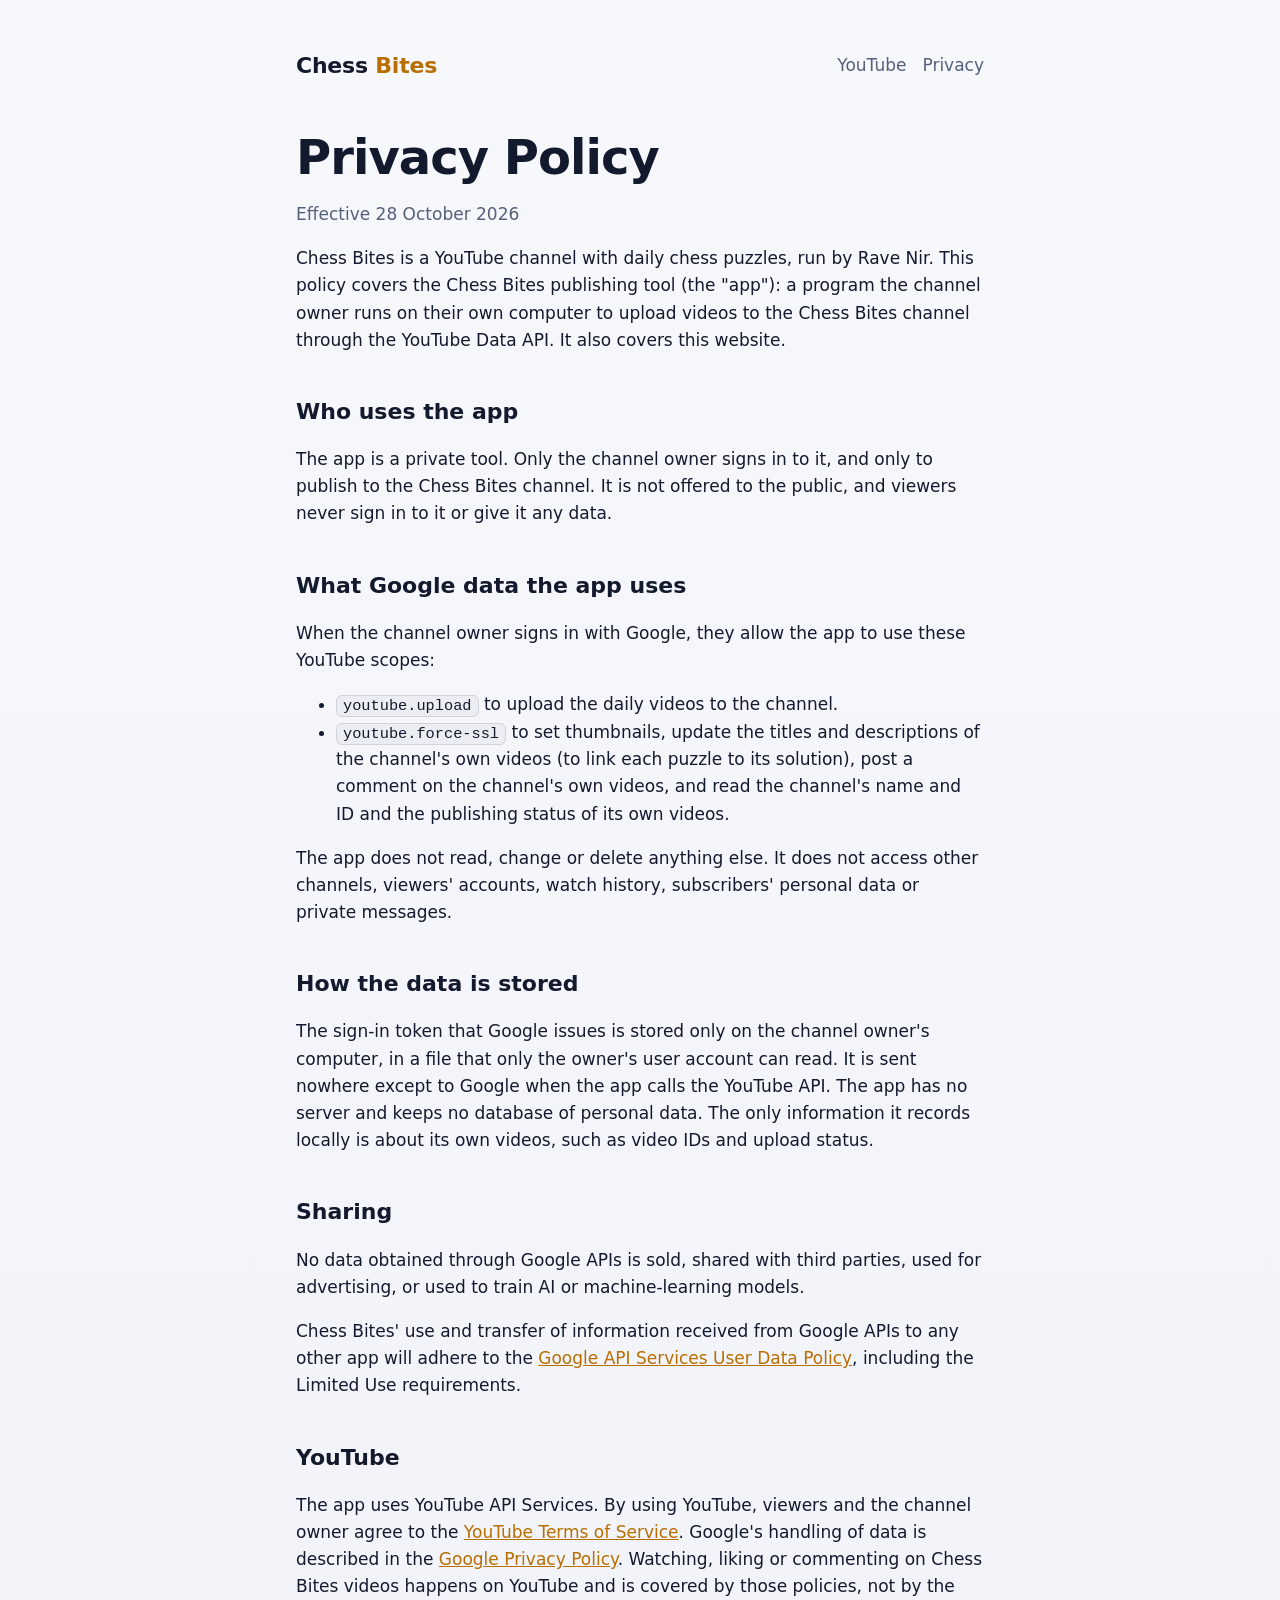
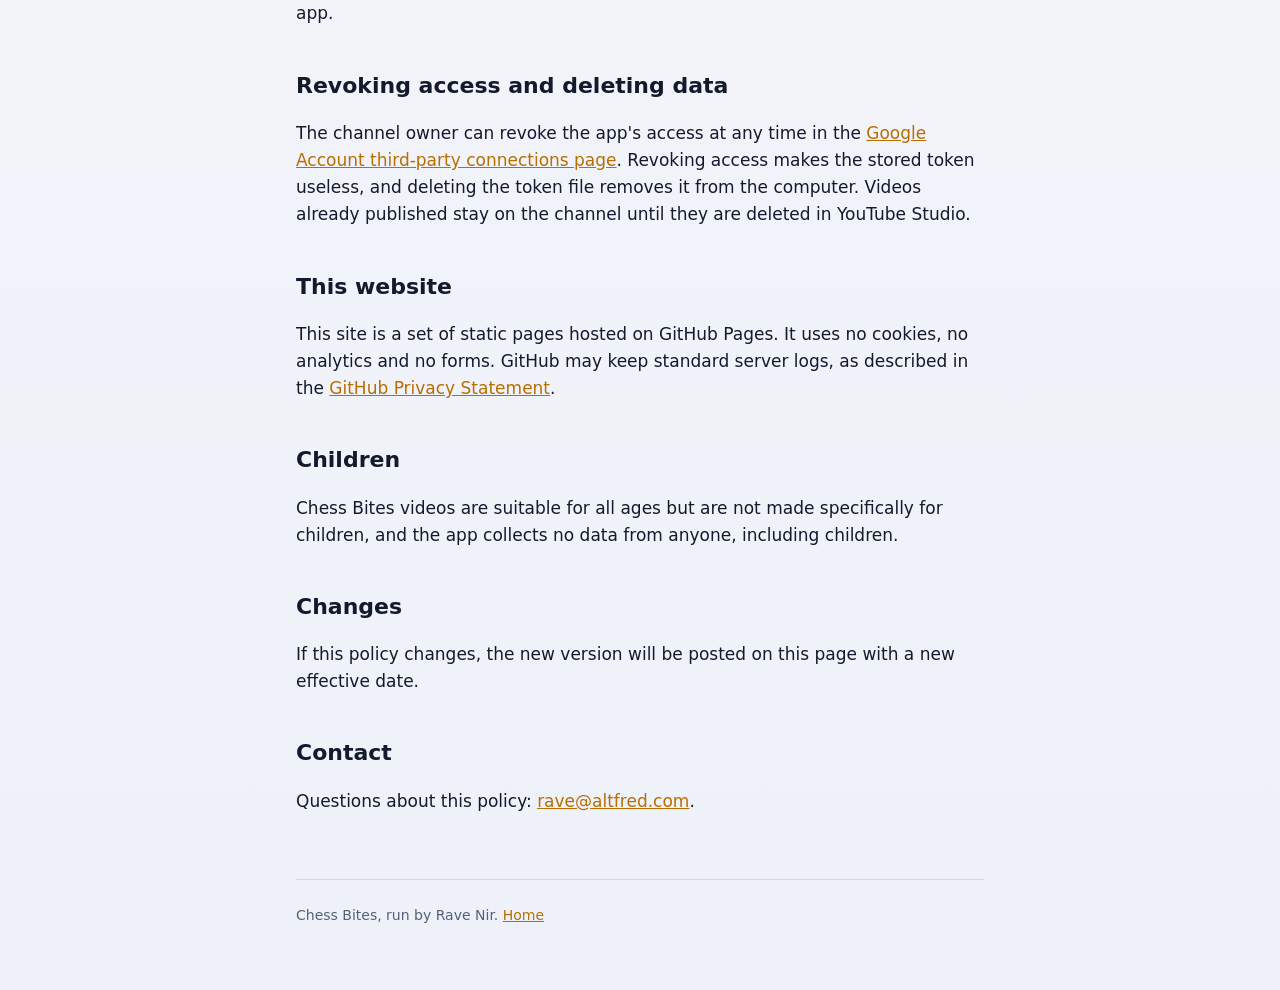
==== privacy.html @ 44368900 "Add chessbites.altfred.com home and privacy pages Needed for the Google OAuth branding (home page an" ====
<!doctype html>
<html lang="en">
  <head>
    <meta charset="utf-8" />
    <meta name="viewport" content="width=device-width, initial-scale=1" />
    <title>Privacy Policy - Chess Bites</title>
    <meta name="description" content="How the Chess Bites publishing tool uses Google and YouTube data." />
    <link rel="icon" href="data:image/svg+xml,%3Csvg xmlns='http://www.w3.org/2000/svg' viewBox='0 0 100 100'%3E%3Ctext y='.9em' font-size='90'%3E%E2%99%9F%3C/text%3E%3C/svg%3E" />
    <link rel="stylesheet" href="style.css" />
  </head>
  <body>
    <main>
      <header>
        <a class="wordmark" href="/">Chess <span>Bites</span></a>
        <nav><a href="https://www.youtube.com/@chessbites-ii3jr">YouTube</a><a href="/privacy">Privacy</a></nav>
      </header>

      <h1>Privacy Policy</h1>
      <p class="muted">Effective 28 October 2026</p>

      <p>Chess Bites is a YouTube channel with daily chess puzzles, run by Rave Nir. This policy covers the Chess Bites publishing tool (the "app"): a program the channel owner runs on their own computer to upload videos to the Chess Bites channel through the YouTube Data API. It also covers this website.</p>

      <h2>Who uses the app</h2>
      <p>The app is a private tool. Only the channel owner signs in to it, and only to publish to the Chess Bites channel. It is not offered to the public, and viewers never sign in to it or give it any data.</p>

      <h2>What Google data the app uses</h2>
      <p>When the channel owner signs in with Google, they allow the app to use these YouTube scopes:</p>
      <ul>
        <li><code>youtube.upload</code> to upload the daily videos to the channel.</li>
        <li><code>youtube.force-ssl</code> to set thumbnails, update the titles and descriptions of the channel's own videos (to link each puzzle to its solution), post a comment on the channel's own videos, and read the channel's name and ID and the publishing status of its own videos.</li>
      </ul>
      <p>The app does not read, change or delete anything else. It does not access other channels, viewers' accounts, watch history, subscribers' personal data or private messages.</p>

      <h2>How the data is stored</h2>
      <p>The sign-in token that Google issues is stored only on the channel owner's computer, in a file that only the owner's user account can read. It is sent nowhere except to Google when the app calls the YouTube API. The app has no server and keeps no database of personal data. The only information it records locally is about its own videos, such as video IDs and upload status.</p>

      <h2>Sharing</h2>
      <p>No data obtained through Google APIs is sold, shared with third parties, used for advertising, or used to train AI or machine-learning models.</p>
      <p>Chess Bites' use and transfer of information received from Google APIs to any other app will adhere to the <a href="https://developers.google.com/terms/api-services-user-data-policy">Google API Services User Data Policy</a>, including the Limited Use requirements.</p>

      <h2>YouTube</h2>
      <p>The app uses YouTube API Services. By using YouTube, viewers and the channel owner agree to the <a href="https://www.youtube.com/t/terms">YouTube Terms of Service</a>. Google's handling of data is described in the <a href="https://policies.google.com/privacy">Google Privacy Policy</a>. Watching, liking or commenting on Chess Bites videos happens on YouTube and is covered by those policies, not by the app.</p>

      <h2>Revoking access and deleting data</h2>
      <p>The channel owner can revoke the app's access at any time in the <a href="https://myaccount.google.com/connections">Google Account third-party connections page</a>. Revoking access makes the stored token useless, and deleting the token file removes it from the computer. Videos already published stay on the channel until they are deleted in YouTube Studio.</p>

      <h2>This website</h2>
      <p>This site is a set of static pages hosted on GitHub Pages. It uses no cookies, no analytics and no forms. GitHub may keep standard server logs, as described in the <a href="https://docs.github.com/en/site-policy/privacy-policies/github-general-privacy-statement">GitHub Privacy Statement</a>.</p>

      <h2>Children</h2>
      <p>Chess Bites videos are suitable for all ages but are not made specifically for children, and the app collects no data from anyone, including children.</p>

      <h2>Changes</h2>
      <p>If this policy changes, the new version will be posted on this page with a new effective date.</p>

      <h2>Contact</h2>
      <p>Questions about this policy: <a href="mailto:rave@altfred.com">rave@altfred.com</a>.</p>

      <footer>
        Chess Bites, run by Rave Nir. <a href="/">Home</a>
      </footer>
    </main>
  </body>
</html>
---- style.css ----
:root {
  --bg: #0b1020;
  --bg2: #1b2340;
  --text: #f4f6fb;
  --muted: #9aa4bf;
  --accent: #ffb84c;
  --on-accent: #1b1306;
  --panel: rgba(255, 255, 255, 0.05);
  --border: rgba(255, 255, 255, 0.1);
}

@media (prefers-color-scheme: light) {
  :root {
    --bg: #f7f8fc;
    --bg2: #eef1f8;
    --text: #141a2e;
    --muted: #55607a;
    --accent: #b86e00;
    --on-accent: #ffffff;
    --panel: rgba(20, 26, 46, 0.04);
    --border: rgba(20, 26, 46, 0.12);
  }
}

* {
  box-sizing: border-box;
}

html {
  background: var(--bg);
}

body {
  margin: 0;
  min-height: 100vh;
  background: linear-gradient(180deg, var(--bg) 0%, var(--bg2) 100%);
  color: var(--text);
  font: 17px/1.6 Inter, system-ui, -apple-system, 'Segoe UI', Roboto, sans-serif;
}

main {
  max-width: 720px;
  margin: 0 auto;
  padding: 48px 16px 64px;
}

header {
  display: flex;
  align-items: center;
  justify-content: space-between;
  gap: 16px;
  margin-bottom: 48px;
}

.wordmark {
  font-weight: 800;
  font-size: 22px;
  letter-spacing: -0.01em;
  color: var(--text);
  text-decoration: none;
}

.wordmark span {
  color: var(--accent);
}

nav a {
  color: var(--muted);
  text-decoration: none;
  margin-left: 16px;
}

nav a:hover {
  color: var(--text);
}

h1 {
  font-size: clamp(32px, 7vw, 48px);
  line-height: 1.1;
  letter-spacing: -0.02em;
  margin: 0 0 16px;
}

h2 {
  font-size: 22px;
  margin: 40px 0 8px;
}

p,
li {
  color: var(--text);
}

.lead {
  font-size: 20px;
  color: var(--muted);
  margin: 0 0 32px;
}

.muted {
  color: var(--muted);
}

a {
  color: var(--accent);
}

.button {
  display: inline-block;
  background: var(--accent);
  color: var(--on-accent);
  font-weight: 700;
  padding: 12px 22px;
  border-radius: 999px;
  text-decoration: none;
}

.cards {
  display: grid;
  grid-template-columns: repeat(auto-fit, minmax(200px, 1fr));
  gap: 16px;
  margin: 40px 0;
}

.card {
  background: var(--panel);
  border: 1px solid var(--border);
  border-radius: 16px;
  padding: 20px;
}

.card h3 {
  margin: 0 0 6px;
  font-size: 17px;
}

.card p {
  margin: 0;
  color: var(--muted);
  font-size: 15px;
}

code {
  font-size: 0.9em;
  background: var(--panel);
  border: 1px solid var(--border);
  border-radius: 6px;
  padding: 1px 6px;
  word-break: break-all;
}

footer {
  margin-top: 64px;
  padding-top: 24px;
  border-top: 1px solid var(--border);
  color: var(--muted);
  font-size: 14px;
}
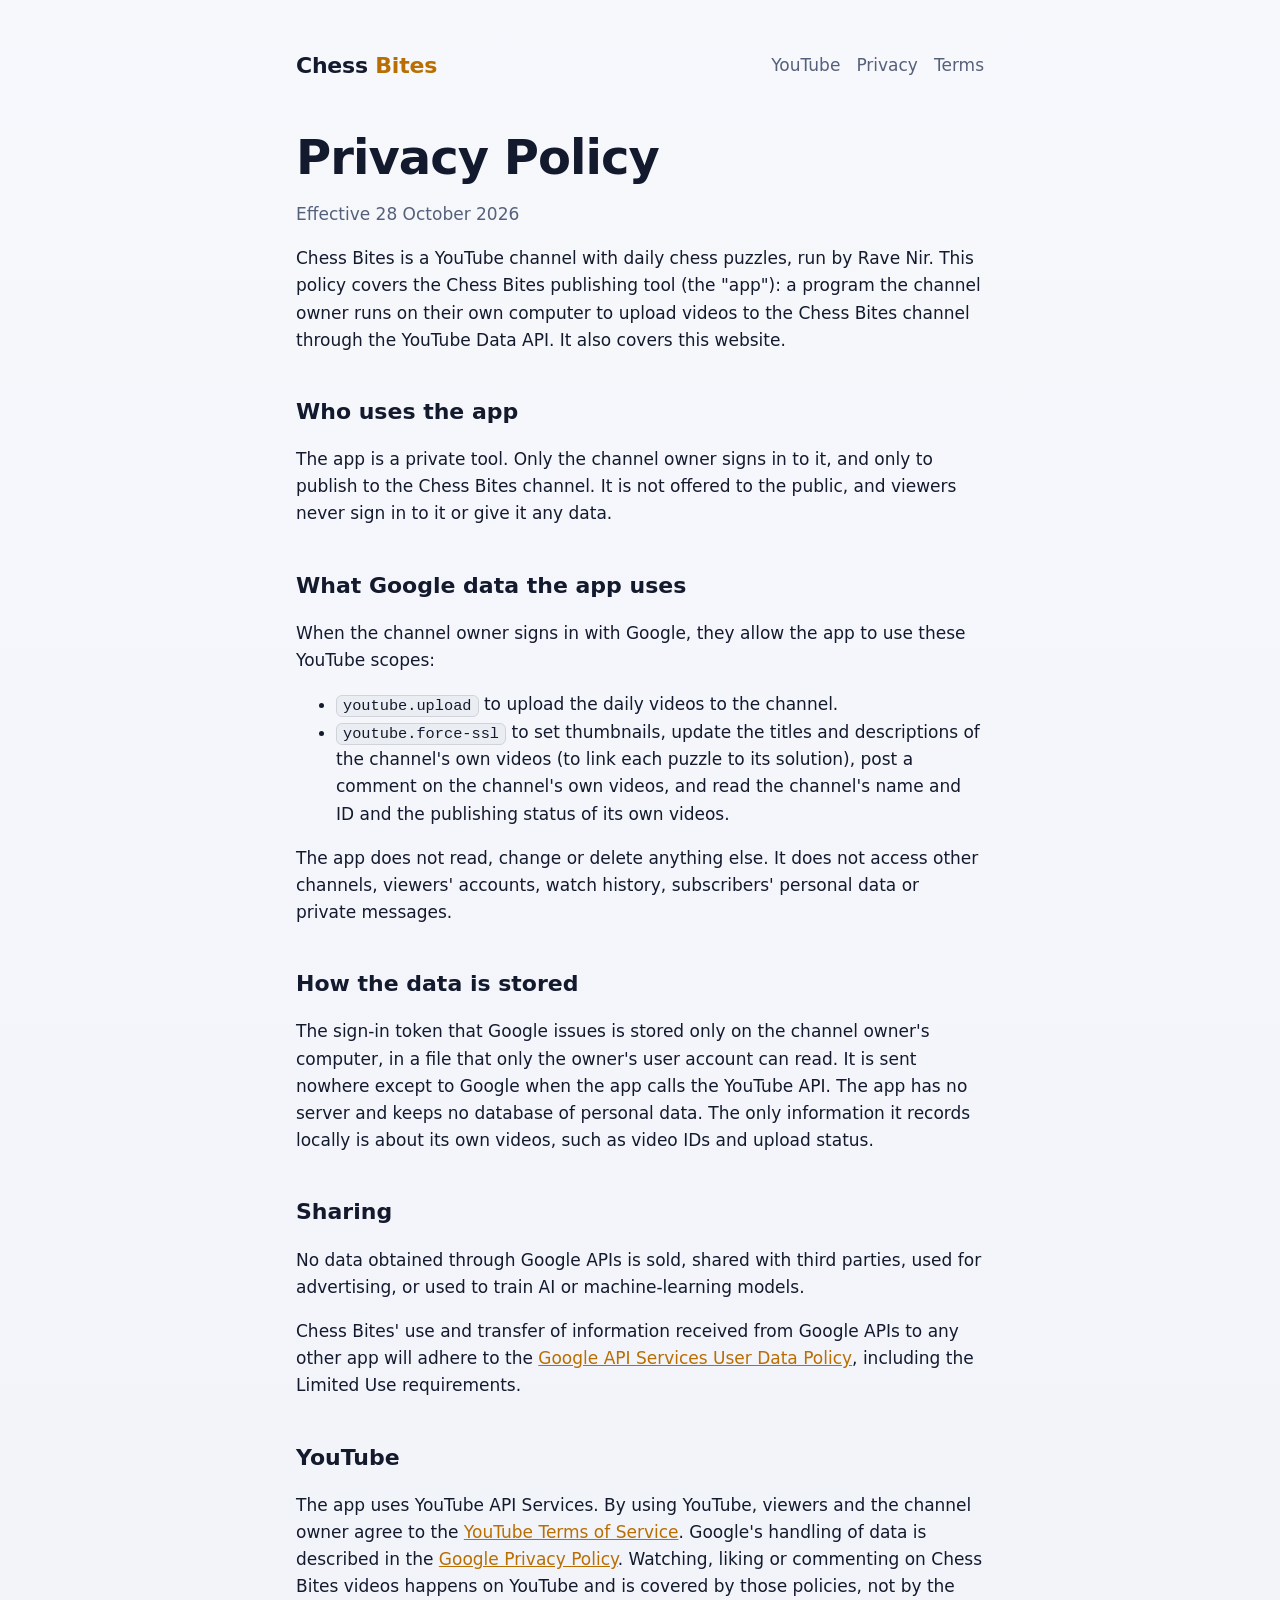
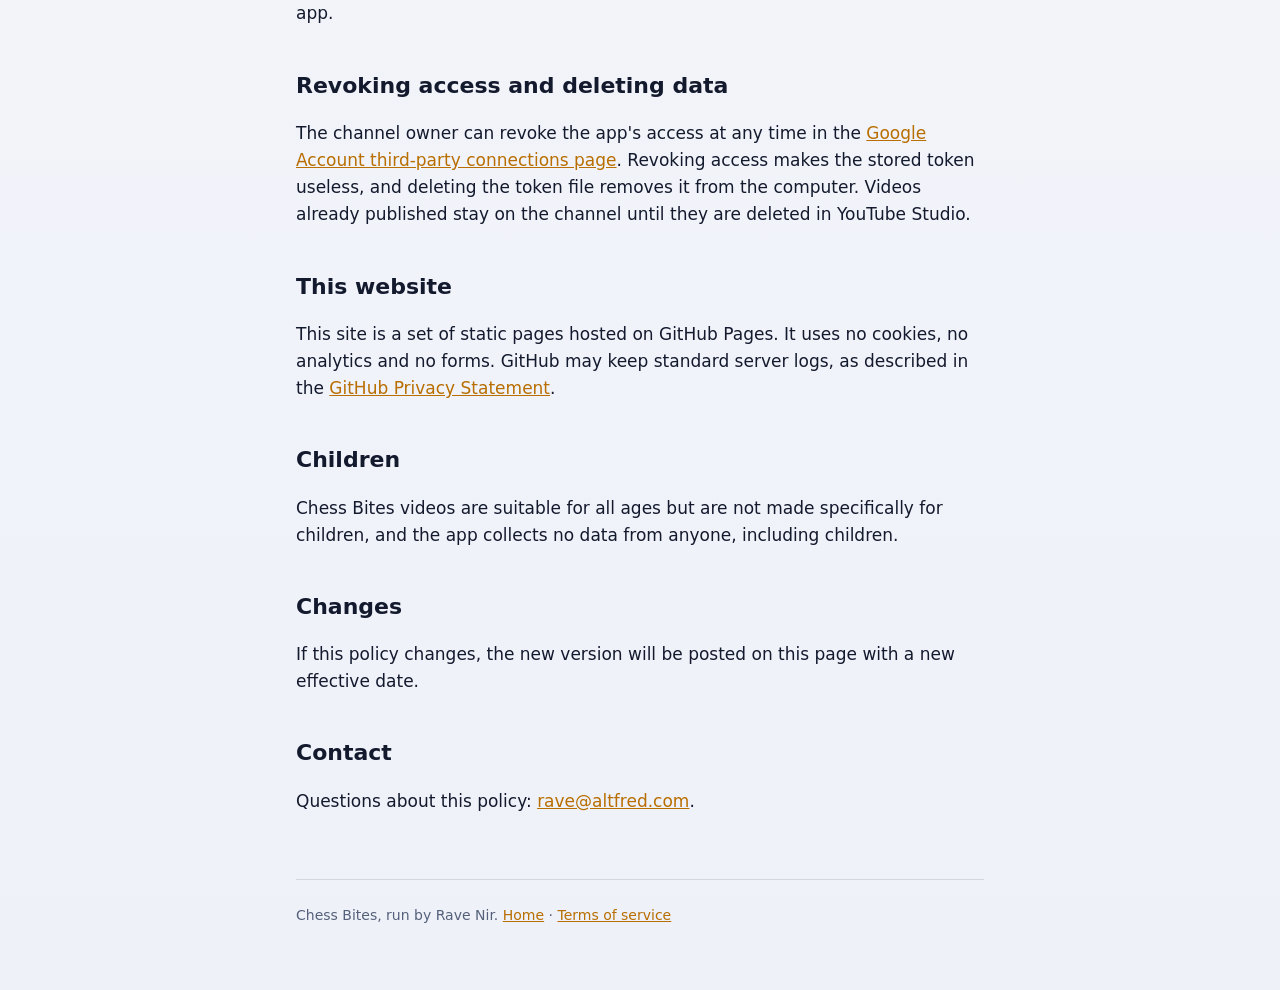
==== commit cad159a0: "Add a terms page and YouTube API attribution to the site The YouTube API audit asks for terms of ser" ====
--- a/privacy.html
+++ b/privacy.html
@@ -12,7 +12,7 @@
     <main>
       <header>
         <a class="wordmark" href="/">Chess <span>Bites</span></a>
-        <nav><a href="https://www.youtube.com/@chessbites-ii3jr">YouTube</a><a href="/privacy">Privacy</a></nav>
+        <nav><a href="https://www.youtube.com/@chessbites-ii3jr">YouTube</a><a href="/privacy">Privacy</a><a href="/terms">Terms</a></nav>
       </header>
 
       <h1>Privacy Policy</h1>
@@ -57,7 +57,7 @@
       <p>Questions about this policy: <a href="mailto:rave@altfred.com">rave@altfred.com</a>.</p>
 
       <footer>
-        Chess Bites, run by Rave Nir. <a href="/">Home</a>
+        Chess Bites, run by Rave Nir. <a href="/">Home</a> · <a href="/terms">Terms of service</a>
       </footer>
     </main>
   </body>
--- a/style.css
+++ b/style.css
@@ -156,3 +156,8 @@
   color: var(--muted);
   font-size: 14px;
 }
+
+footer .yt-note {
+  color: var(--muted);
+  margin: 0 0 12px;
+}
